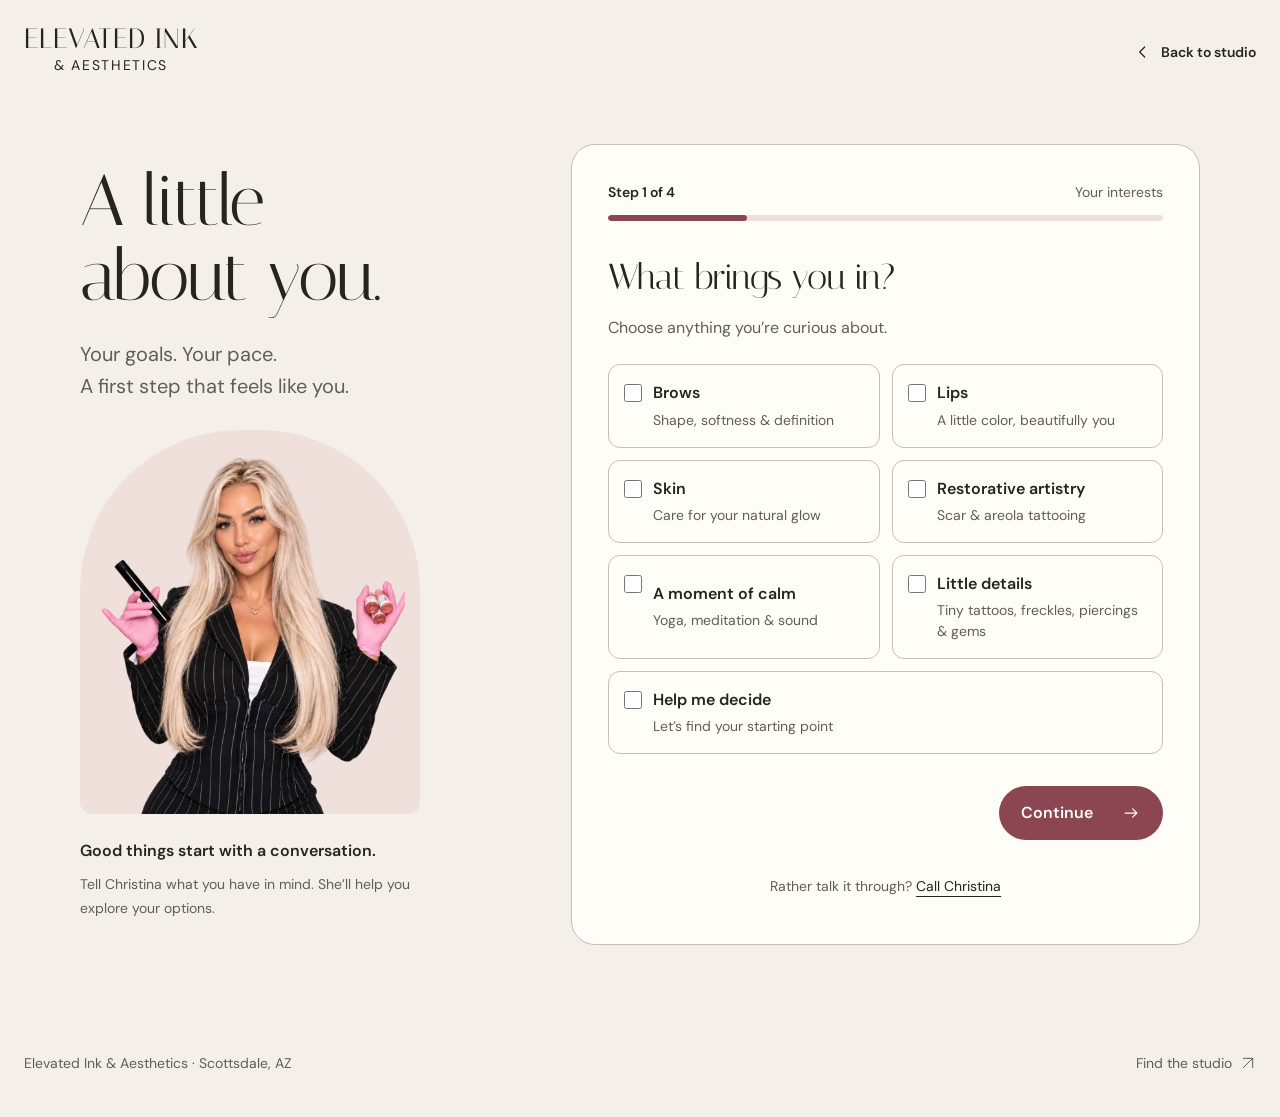
==== new-client.html @ b60e9945 "Remove pending notices and unfinished credential entries from the footer" ====
<!doctype html>
<html lang="en">
<head>
  <meta charset="utf-8">
  <meta name="viewport" content="width=device-width, initial-scale=1, viewport-fit=cover">
  <meta name="theme-color" content="#f4f0e9">
  <meta name="description" content="Share your treatment interests, beauty goals and contact preferences with Christina at Elevated Ink &amp; Aesthetics in Scottsdale.">
  <title>New Client Form | Elevated Ink &amp; Aesthetics Scottsdale</title>
  <link rel="canonical" href="https://tina-lac.vercel.app/new-client.html">
  <meta property="og:type" content="website">
  <meta property="og:locale" content="en_US">
  <meta property="og:site_name" content="Elevated Ink &amp; Aesthetics">
  <meta property="og:title" content="New Client Form | Elevated Ink &amp; Aesthetics Scottsdale">
  <meta property="og:description" content="Share your treatment interests, beauty goals and contact preferences with Christina at Elevated Ink &amp; Aesthetics in Scottsdale.">
  <meta property="og:url" content="https://tina-lac.vercel.app/new-client.html">
  <meta property="og:image" content="https://tina-lac.vercel.app/assets/og-elevated-ink.jpg">
  <meta property="og:image:secure_url" content="https://tina-lac.vercel.app/assets/og-elevated-ink.jpg">
  <meta property="og:image:type" content="image/jpeg">
  <meta property="og:image:width" content="1280">
  <meta property="og:image:height" content="672">
  <meta property="og:image:alt" content="Elevated Ink &amp; Aesthetics: Beauty, with you in mind. Christina with her permanent makeup tools, Google reviews and consultation invitation.">
  <meta name="twitter:card" content="summary_large_image">
  <meta name="twitter:title" content="New Client Form | Elevated Ink &amp; Aesthetics Scottsdale">
  <meta name="twitter:description" content="Share your treatment interests, beauty goals and contact preferences with Christina at Elevated Ink &amp; Aesthetics in Scottsdale.">
  <meta name="twitter:image" content="https://tina-lac.vercel.app/assets/og-elevated-ink.jpg">
  <meta name="twitter:image:alt" content="Elevated Ink &amp; Aesthetics brand banner with Christina and Beauty, with you in mind.">
  <link rel="preload" href="assets/fonts/italiana.woff" as="font" type="font/woff" crossorigin>
  <link rel="preload" href="assets/fonts/dm-sans-regular.woff" as="font" type="font/woff" crossorigin>
  <link rel="icon" href="assets/favicon.svg" type="image/svg+xml">
  <link rel="stylesheet" href="styles.css?v=20261020-footer-cleanup">
  <link rel="stylesheet" href="intake.css?v=1">
  <script src="new-client.js?v=2" defer></script>
</head>
<body class="intake-page">
<a class="skip" href="#intake-main">Skip to form</a>
<header class="header frame intake-header"><a class="wordmark" href="./" aria-label="Elevated Ink and Aesthetics home">ELEVATED INK<span>& AESTHETICS</span></a><a class="header-contact" href="./"><svg class="icon" viewBox="0 0 24 24" aria-hidden="true"><path d="m14 6-6 6 6 6"/></svg>Back to studio</a></header>
<main class="intake-layout frame" id="intake-main">
  <aside class="intake-welcome" aria-label="A personal welcome">
    <h1>A little<br> about you.</h1>
    <p>Your goals. Your pace.<br> A first step that feels like you.</p>
    <picture><source type="image/webp" srcset="assets/christina-480.webp 480w, assets/christina-960.webp 960w" sizes="(max-width: 760px) 100px, 340px"><img src="assets/christina-cutout.png" alt="Christina, your artist at Elevated Ink" width="1165" height="1350" decoding="async"></picture>
    <div class="intake-welcome-note"><strong>Good things start with a conversation.</strong><span>Tell Christina what you have in mind. She’ll help you explore your options.</span></div>
  </aside>
  <section class="intake-shell" aria-label="New client form">
    <div class="intake-progress-meta"><span id="intake-step-count">Step 1 of 4</span><span id="intake-step-name">Your interests</span></div>
    <div class="intake-progress" role="progressbar" aria-label="Form progress" aria-valuemin="1" aria-valuemax="4" aria-valuenow="1" aria-valuetext="Step 1 of 4: Your interests"><span class="intake-progress-fill"></span></div>
    <form id="new-client-form" novalidate>
      <fieldset class="intake-panel" data-panel="0">
        <legend>What brings you in?</legend>
        <p class="intake-prompt">Choose anything you’re curious about.</p>
        <div class="intake-choices interests">
          <label class="intake-choice"><input type="checkbox" name="interest" value="Brows"><span><strong>Brows</strong><small>Shape, softness & definition</small></span></label>
          <label class="intake-choice"><input type="checkbox" name="interest" value="Lips"><span><strong>Lips</strong><small>A little color, beautifully you</small></span></label>
          <label class="intake-choice"><input type="checkbox" name="interest" value="Skin care"><span><strong>Skin</strong><small>Care for your natural glow</small></span></label>
          <label class="intake-choice"><input type="checkbox" name="interest" value="Restorative tattooing"><span><strong>Restorative artistry</strong><small>Scar & areola tattooing</small></span></label>
          <label class="intake-choice"><input type="checkbox" name="interest" value="Yoga, meditation or sound healing"><span><strong>A moment of calm</strong><small>Yoga, meditation & sound</small></span></label>
          <label class="intake-choice"><input type="checkbox" name="interest" value="Tiny tattoos, freckles, piercings or tooth gems"><span><strong>Little details</strong><small>Tiny tattoos, freckles, piercings & gems</small></span></label>
          <label class="intake-choice"><input type="checkbox" name="interest" value="Still exploring"><span><strong>Help me decide</strong><small>Let’s find your starting point</small></span></label>
        </div>
      </fieldset>
      <fieldset class="intake-panel" data-panel="1">
        <legend>What would feel like you?</legend>
        <p class="intake-prompt">Pick the goals that matter most.</p>
        <div class="intake-choices goal-choices">
          <label class="intake-choice"><input type="checkbox" name="goal" value="Soft and natural"><span>Soft & natural</span></label>
          <label class="intake-choice"><input type="checkbox" name="goal" value="More definition"><span>More definition</span></label>
          <label class="intake-choice"><input type="checkbox" name="goal" value="Simpler mornings"><span>Simpler mornings</span></label>
          <label class="intake-choice"><input type="checkbox" name="goal" value="Renewed confidence"><span>Renewed confidence</span></label>
          <label class="intake-choice"><input type="checkbox" name="goal" value="Time for myself"><span>Time for myself</span></label>
          <label class="intake-choice"><input type="checkbox" name="goal" value="Guidance from Christina"><span>A little guidance</span></label>
        </div>
        <label class="intake-field" for="client-timing"><span>When are you thinking?</span><select id="client-timing" name="timing"><option>Just exploring</option><option>This month</option><option>In the next 1–3 months</option><option>For an upcoming occasion</option></select></label>
        <label class="intake-field" for="client-notes"><span>Your vision <small>Optional</small></span><textarea id="client-notes" name="notes" rows="3" maxlength="400" placeholder="A look you love, a detail you’d like to change, or a question for Christina…"></textarea></label>
      </fieldset>
      <fieldset class="intake-panel" data-panel="2">
        <legend>Let’s make it personal.</legend>
        <p class="intake-prompt">How should Christina get back to you?</p>
        <label class="intake-field" for="client-name"><span>Your name</span><input id="client-name" name="name" autocomplete="name" maxlength="80" required placeholder="First and last name"></label>
        <label class="intake-field" for="client-phone"><span>Phone number</span><input id="client-phone" name="phone" type="tel" inputmode="tel" autocomplete="tel" maxlength="30" required placeholder="(602) 555-0123"></label>
        <div class="intake-field-pair">
          <label class="intake-field" for="client-reply"><span>Preferred reply</span><select id="client-reply" name="reply"><option>Text me</option><option>WhatsApp</option><option>Call me</option></select></label>
          <label class="intake-field" for="client-referral"><span>How did you find us? <small>Optional</small></span><select id="client-referral" name="referral"><option value="">Choose one</option><option>Google</option><option>Instagram</option><option>Facebook</option><option>A friend</option><option>Other</option></select></label>
        </div>
        <label class="intake-optin"><input type="checkbox" name="updates"><span>I’d like occasional studio news and offers.<small>Optional. You can inquire without opting in.</small></span></label>
      </fieldset>
      <section class="intake-panel intake-review" data-panel="3" aria-labelledby="intake-review-title" hidden>
        <h2 id="intake-review-title">Your next chapter starts here.</h2>
        <p class="intake-prompt">Here’s your note to Christina. Make it yours before sending.</p>
        <dl id="intake-summary"></dl>
        <p class="intake-delivery-note">Your answers open as a draft in your messaging app. Review and send it there to reach Christina.</p>
        <a class="intake-primary intake-send" id="intake-send" href="sms:+16027063400?body=Hey%20Christina%2C%20I%20need%20to%20know%20more%20about%20your%20services%2C%20girl%21">Open text draft <svg class="icon" viewBox="0 0 24 24" aria-hidden="true"><path d="m5 19 14-14M5 5h14v14"/></svg></a>
        <button class="intake-copy" type="button" id="intake-copy">Copy my request instead</button>
        <p class="intake-handoff" id="intake-handoff" role="status"></p>
      </section>
      <p class="intake-error" id="intake-error" role="alert" hidden></p>
      <div class="intake-navigation" hidden><button type="button" class="intake-back" id="intake-back">Back</button><button type="button" class="intake-primary" id="intake-next">Continue <svg class="icon" viewBox="0 0 24 24" aria-hidden="true"><path d="M5 12h14m-5-5 5 5-5 5"/></svg></button></div>
      <noscript><p class="intake-delivery-note">For guided steps, enable JavaScript. You can also <a href="sms:+16027063400?body=Hey%20Christina%2C%20I%20need%20to%20know%20more%20about%20your%20services%2C%20girl%21">text Christina directly</a> about your goals.</p></noscript>
    </form>
    <p class="intake-help">Rather talk it through? <a href="tel:+16027063400">Call Christina</a></p>
  </section>
</main>
<footer class="intake-page-footer frame"><span>Elevated Ink & Aesthetics · Scottsdale, AZ</span><a href="./#location">Find the studio <svg class="icon" viewBox="0 0 24 24" aria-hidden="true"><path d="m5 19 14-14M5 5h14v14"/></svg></a></footer>
</body>
</html>
---- styles.css ----
@font-face{font-family:"DM Sans";font-style:normal;font-weight:400;font-display:swap;src:url("assets/fonts/dm-sans-regular.woff") format("woff")}
@font-face{font-family:"DM Sans";font-style:normal;font-weight:600;font-display:swap;src:url("assets/fonts/dm-sans-semibold.woff") format("woff")}
@font-face{font-family:Italiana;font-style:normal;font-weight:400;font-display:swap;src:url("assets/fonts/italiana.woff") format("woff")}
/* A compact service grid, with an enhanced category selector. */
.treatment-menu{margin-top:32px}
.treatment-filters{display:grid;grid-template-columns:repeat(6,minmax(0,1fr));gap:8px;padding:8px;background:var(--field);border-radius:12px}
.treatment-filters[hidden]{display:none}
.treatment-filters button{min-width:0;min-height:48px;padding:10px 12px;border:0;border-radius:7px;background:transparent;color:var(--ink);font:400 var(--small)/1.4 var(--font);cursor:pointer;transition:background-color 180ms ease,color 180ms ease}
.treatment-filters button:hover{background:#ddd6c8}
.treatment-filters button[aria-pressed="true"]{background:var(--ink);color:var(--paper)}
.treatment-filters button:focus-visible{outline:3px solid var(--brass);outline-offset:2px}
.menu-meta{display:flex;align-items:center;justify-content:space-between;gap:16px;padding:24px 0 16px;color:var(--muted);font-size:var(--small)}
.menu-meta #treatment-count{color:var(--ink);font-weight:600;font-variant-numeric:tabular-nums}
.treatment-collections{display:grid;gap:40px}
.treatment-collection{min-width:0;scroll-margin-block-start:24px}
.treatment-collection[hidden]{display:none}
.treatment-category-heading{display:flex;align-items:center;justify-content:space-between;gap:20px;margin-bottom:20px}
.treatment-category-heading h3{margin:0;font:400 30px/1.2 var(--display);letter-spacing:-.02em;text-wrap:balance}
.treatment-category-heading>span{flex-shrink:0;font-size:var(--small);color:var(--muted)}
.treatment-grid{display:grid;grid-template-columns:repeat(4,minmax(0,1fr));gap:10px;list-style:none;margin:0;padding:0}
.treatment-card{display:flex;flex-direction:column;align-items:flex-start;gap:12px;min-width:0;min-height:110px;padding:18px;background:var(--field);border-radius:8px;font-size:15px;line-height:1.45}
.treatment-name-short{display:none}
.treatment-icon{display:block;width:26px;height:26px;flex-shrink:0;fill:none;stroke:var(--brass);stroke-width:1.35;stroke-linecap:round;stroke-linejoin:round}
.visually-hidden{position:absolute;width:1px;height:1px;padding:0;margin:-1px;overflow:hidden;clip-path:inset(50%);white-space:nowrap;border:0}
@media(max-width:700px){
 .treatment-menu{margin-top:24px}
 .treatment-filters{grid-template-columns:repeat(3,minmax(0,1fr));gap:4px;padding:6px}
 .treatment-filters button{min-height:46px;padding:8px 5px;font-size:14px}
 .menu-meta{padding-top:20px;font-size:14px}
 .treatment-collections{gap:26px}
 .treatment-category-heading{gap:12px;margin-bottom:16px}
 .treatment-category-heading h3{font-size:25px;max-width:18ch;text-wrap:pretty}
 .treatment-category-heading>span{font-size:13px}
 .treatment-grid{grid-template-columns:repeat(4,minmax(0,1fr));gap:6px}
 .treatment-card{min-height:100px;gap:10px;padding:14px 7px;font-size:12.5px;line-height:1.35;border-radius:6px}
 .treatment-name-short{display:block;overflow-wrap:anywhere}
 .treatment-name-full{position:absolute;width:1px;height:1px;padding:0;margin:-1px;overflow:hidden;clip-path:inset(50%);white-space:nowrap;border:0}
 .treatment-icon{width:24px;height:24px}
}
@media(prefers-reduced-motion:reduce){.treatment-filters button{transition:none}}
:root{--paper:#f4f0e9;--ink:#25251f;--muted:#5f6054;--brass:#805e2c;--field:#e9e4da;--dark:#282a23;--light-note:#d5d5c9;--font:"DM Sans",sans-serif;--display:Italiana,serif;--small:.875rem;--body:1rem;--lead:1.25rem;--heading:clamp(2.25rem,4vw,3.5rem);--title:clamp(3.5rem,6.2vw,6rem);--ease:cubic-bezier(.16,1,.3,1);--dock-space:100px}
*{box-sizing:border-box}html{scroll-behavior:smooth;scroll-padding:24px 0 120px;scrollbar-color:#93846f var(--paper)}body{margin:0;background:var(--paper);color:var(--ink);font:400 var(--body)/1.6 var(--font);padding-bottom:var(--dock-space);-webkit-font-smoothing:antialiased}::selection{background:#d6c3a5;color:var(--ink)}a{color:inherit;text-decoration:none;touch-action:manipulation}button,summary{touch-action:manipulation}a:focus-visible,summary:focus-visible{outline:3px solid var(--brass);outline-offset:5px}a,summary{scroll-margin-block:100px}img,svg{max-width:100%}p{margin:0;text-wrap:pretty}h1,h2{margin:0;font-family:var(--display);font-weight:400;line-height:1.05;letter-spacing:-.025em;text-wrap:balance}h1{font-size:var(--title)}h2{font-size:var(--heading)}.frame{width:min(100% - 48px,1280px);margin-inline:auto}.skip{position:fixed;left:16px;top:16px;z-index:30;padding:14px 18px;background:var(--ink);color:var(--paper)}.skip:not(:focus){clip-path:inset(50%);width:1px;height:1px;padding:0;overflow:hidden;white-space:nowrap}.header{display:flex;align-items:center;justify-content:space-between;gap:24px;min-height:96px}.wordmark{display:inline-flex;flex-direction:column;align-items:center;justify-content:center;min-height:48px;font:400 28px/1 var(--display);letter-spacing:.015em;white-space:nowrap}.wordmark span{font:400 var(--small)/1.8 var(--font);letter-spacing:.12em}nav{display:flex;align-items:center;gap:32px;font-size:var(--small)}nav a{display:inline-flex;align-items:center;min-height:48px}.header-contact{display:flex;align-items:center;justify-content:center;gap:18px;min-height:48px;font-size:var(--small);font-weight:600}.icon,.plus{display:inline-block;width:20px;height:20px;flex-shrink:0;fill:none;stroke:currentColor;stroke-width:1.5;stroke-linecap:round;stroke-linejoin:round;vertical-align:middle}.hero{display:grid;grid-template-columns:1.05fr 1fr;align-items:center;gap:36px;padding-top:48px;padding-bottom:48px}.hero-copy{padding-block:24px}.lead{font-size:var(--lead);line-height:1.5;margin-top:28px;max-width:33ch}.review-pill{display:inline-flex;align-items:center;gap:9px;min-height:48px;max-width:100%;background:#fffdf8;border-radius:32px;padding:10px 16px;font-size:var(--small);margin-top:28px;color:var(--ink)}.review-pill strong{font-weight:600}.google-mark{width:20px;height:20px;flex-shrink:0}.stars{width:72px;height:16px;fill:var(--brass);flex-shrink:0}.review-pill .icon{width:16px;height:16px;margin-left:2px}.hero-actions{display:flex;align-items:center;gap:24px;flex-wrap:wrap;margin-top:28px}.button{display:inline-flex;align-items:center;justify-content:space-between;gap:32px;min-height:56px;padding:16px 24px;background:var(--ink);color:var(--paper);font-size:var(--body);font-weight:600;transition:transform .25s var(--ease),background .25s var(--ease)}.button:hover,.dock-text:hover{background:#414335}.button:active,.contact-dock a:active{transform:translateY(1px)}.text-link{display:inline-flex;align-items:center;gap:16px;min-height:48px;font-size:var(--body);text-decoration:underline;text-underline-offset:6px;text-decoration-color:var(--brass);text-decoration-thickness:1px}.portrait{padding-top:20px;align-self:end;min-width:0}.portrait picture,.portrait img{display:block}.portrait img{width:100%;height:auto;max-height:640px;object-fit:contain;object-position:center bottom}.work{background:var(--dark);color:var(--paper);padding:72px 24px}.work .frame,.contact .frame{width:min(100%,1280px)}.work-layout{display:grid;grid-template-columns:.7fr 1.3fr;gap:40px 56px;align-items:start}.work-copy{position:static}.work-copy p{max-width:27ch;margin-top:24px;font-size:var(--lead);color:var(--light-note)}.work-copy .text-link{margin-top:24px;text-decoration-color:var(--light-note)}.gallery{display:grid;grid-template-columns:1fr 1fr;gap:28px 20px}figure{margin:0;min-width:0}.crop{width:100%;aspect-ratio:var(--w)/var(--h);overflow:hidden;position:relative;background:#35372e}.crop img{position:absolute;width:calc(589 / var(--w) * 100%);height:auto;max-width:none;left:calc(0px - var(--x) / var(--w) * 100%);top:calc(0px - var(--y) / var(--h) * 100%)}figcaption{font-size:var(--small);padding-top:12px;color:var(--light-note)}.work-note{grid-column:2;font-size:var(--small);color:var(--light-note)}.treatments{padding-block:80px}.section-intro{display:flex;gap:32px;align-items:end;justify-content:space-between;margin-bottom:36px}.section-intro p{max-width:28ch;color:var(--muted)}.service-list{display:grid;gap:10px}details{background:var(--field);padding:12px 24px}summary{display:flex;gap:20px;align-items:center;justify-content:space-between;list-style:none;cursor:pointer;min-height:54px;font-size:var(--lead);font-weight:600;padding:12px 0}summary::-webkit-details-marker{display:none}.plus{width:22px;height:22px;color:var(--brass);transition:transform .3s var(--ease)}details[open] .plus{transform:rotate(45deg)}.services{list-style:none;margin:0;padding:0 0 20px;display:grid;grid-template-columns:1fr 1fr;gap:4px 30px}.services a{display:flex;align-items:center;justify-content:space-between;gap:20px;min-height:48px;padding:10px 0;font-size:var(--body)}.services a .icon{width:16px;height:16px;color:var(--brass)}.service-help{margin-top:24px;color:var(--muted)}.service-help a{margin-left:6px;color:var(--ink)}.contact{background:var(--field);padding:64px 24px}.contact-layout{display:grid;grid-template-columns:1fr 1fr;gap:72px;align-items:center}.contact h2+p{max-width:39ch;margin-top:24px;font-size:var(--lead)}.contact-actions{display:flex;align-items:flex-start;flex-direction:column;gap:16px}.phone-link{display:inline-flex;align-items:center;min-height:48px;font-size:var(--lead);text-decoration:underline;text-underline-offset:6px;text-decoration-color:var(--brass)}.contact-actions p{max-width:33ch;color:var(--muted);font-size:var(--small)}.footer{display:flex;align-items:center;justify-content:space-between;gap:28px;flex-wrap:wrap;padding-block:36px}.footer p{width:100%;font-size:var(--small);color:var(--muted)}.contact-dock{position:fixed;z-index:20;right:max(24px,calc((100vw - 1280px)/2));bottom:max(16px,env(safe-area-inset-bottom));display:flex;gap:6px;padding:6px;background:var(--paper);border-radius:40px;box-shadow:0 8px 28px #25251f26;transition:opacity .22s var(--ease),transform .22s var(--ease)}.contact-dock>a{display:flex;align-items:center;justify-content:center;gap:10px;min-height:52px;padding:12px 24px;border-radius:32px;font-size:var(--body)}.dock-call{background:var(--field);color:var(--ink)}.dock-call:hover{background:#ddd5c8}.dock-text{background:var(--ink);color:var(--paper)}.contact-dock[hidden]{display:none}
@media(max-width:1000px){.header nav{gap:20px}.hero{gap:24px;padding-top:32px}.hero-actions{gap:12px}.work-layout{grid-template-columns:.8fr 1.2fr;gap:32px}.work-copy p{font-size:var(--body)}.work-copy .text-link{align-items:flex-start}.contact-layout{gap:36px}.section-intro{align-items:start;flex-direction:column;gap:20px}.section-intro p{max-width:none}}
@media(max-width:700px){:root{--title:clamp(3.1rem,13vw,4rem);--heading:2.25rem}.header{min-height:88px;gap:12px}.header nav{display:none}.wordmark{font-size:25px}.wordmark span{font-size:var(--small);letter-spacing:.07em}.header-contact{gap:8px}.hero{display:flex;flex-direction:column;gap:16px;padding-top:24px;padding-bottom:0}.hero-copy{width:100%;padding:0}.lead{font-size:var(--body);max-width:34ch;margin-top:20px}.review-pill{margin-top:20px;padding:10px 12px;gap:8px;min-height:48px}.stars{width:64px}.review-pill .icon{display:none}.hero-actions{gap:16px;margin-top:20px}.hero-actions .button{padding-inline:20px;gap:22px}.hero-actions .text-link{font-size:var(--small)}.portrait{width:100%;padding-top:16px}.portrait img{height:auto;max-height:360px;object-fit:contain}.work{padding:48px 24px}.work-layout{display:block}.work-copy{position:static}.work-copy h2 br{display:none}.work-copy p{max-width:30ch;margin-top:20px}.work-copy .text-link{margin-top:12px}.gallery{margin-top:28px;gap:24px 12px}.work-note{margin-top:24px}.treatments{padding-block:48px}.section-intro{gap:16px;margin-bottom:28px}.section-intro p{max-width:28ch}details{padding:12px 16px}summary{min-height:52px;font-size:var(--lead);gap:16px}.services{grid-template-columns:1fr;padding-bottom:16px;gap:4px}.services a{gap:14px}.service-help{font-size:var(--body);max-width:30ch}.service-help a{margin-left:0}.contact{padding:48px 24px}.contact-layout{grid-template-columns:1fr;gap:28px}.contact h2+p{font-size:var(--body);max-width:34ch;margin-top:20px}.contact-actions{gap:16px}.contact-actions .button{width:100%;max-width:350px}.contact-actions p{max-width:34ch}.footer{padding-block:36px;gap:24px}.footer nav{gap:16px;flex-wrap:wrap}.footer nav a{min-height:48px}.contact-dock{left:24px;right:24px;bottom:max(12px,env(safe-area-inset-bottom))}.contact-dock>a{flex:1;padding:14px 12px;font-size:var(--body)}.contact-dock .icon{width:18px;height:18px}}
@media(max-width:359px){.frame{width:calc(100% - 40px)}.work,.contact{padding-inline:20px}.contact-dock{left:16px;right:16px}.wordmark{font-size:22px}.header-contact{font-size:var(--small)}.hero-actions{gap:12px}.hero-actions .button{gap:12px;padding-inline:16px}.hero-actions .text-link{font-size:var(--small)}.review-pill{gap:6px;padding-inline:10px}.stars{width:56px}.portrait img{max-height:330px}.contact-dock>a{gap:8px}.footer nav{gap:12px}}
@media(prefers-reduced-motion:reduce){html{scroll-behavior:auto}.button,.plus,.contact-dock{transition:none}}
/* Treatment labels arrive once when the portrait enters the viewport. */
.portrait{position:relative}.portrait-bubbles{position:absolute;inset:0;pointer-events:none}.treatment-bubble{position:absolute;display:block;padding:12px 18px;background:#fffdf8;border-radius:32px;color:var(--ink);font-size:var(--small);line-height:1.4;white-space:nowrap}.bubble-brows{left:-12px;top:40%}.bubble-restore{right:-8px;top:66%}.bubble-skin{left:4%;bottom:8%}
.messaging-peel{position:relative;isolation:isolate;width:280px;max-width:100%;height:58px;overflow:hidden;background:var(--field);perspective:none}.messaging-tray{position:absolute;inset:0;display:flex;align-items:center;justify-content:space-evenly;padding:4px 6px 4px 62px;gap:4px}.channel-link{display:flex;align-items:center;justify-content:center;min-width:44px;min-height:48px;border-radius:8px}.channel-link:hover{background:#ded6c9}.channel-icon{display:block;width:32px;height:32px;flex-shrink:0}.peel-face{position:absolute;inset:0;width:100%;height:100%;padding-right:58px;transform-origin:left center;transition:transform 300ms var(--ease),box-shadow 300ms var(--ease);z-index:2}.peel-face span{white-space:nowrap;transition:opacity 180ms ease}.peel-toggle{position:absolute;right:0;top:0;width:50px;min-height:58px;z-index:3;border:0;background:transparent;color:var(--paper);cursor:pointer;display:flex;align-items:center;justify-content:center}.peel-toggle:focus-visible{outline:3px solid var(--brass);outline-offset:-5px}.messaging-peel.is-open .peel-face{transform:translateX(-78%);box-shadow:6px 0 12px #25251f25;pointer-events:none}.messaging-peel.is-open .peel-face span{opacity:0}.messaging-peel.is-open .peel-toggle{left:0;right:auto;color:var(--ink);background:var(--paper)}.messaging-peel.is-open .peel-toggle .icon{transform:rotate(180deg)}.channel-link[hidden],.footer-socials a[hidden]{display:none}.hero-actions>.messaging-peel{flex-shrink:0}.contact-layout{grid-template-columns:1fr 1fr;align-items:center;gap:56px}.studio-portrait picture,.studio-portrait img{display:block;width:100%;height:auto}.studio-portrait figcaption{color:var(--muted);font-size:var(--small);padding-top:12px}.artist-contact-copy .contact-actions{margin-top:28px}.artist-contact-copy h2+p,.artist-contact-copy>div>p{max-width:36ch}.footer-socials{display:flex;gap:20px;align-items:center;flex-wrap:wrap;width:100%}.footer-socials a{display:inline-flex;align-items:center;gap:10px;min-height:48px;font-size:var(--small)}.location{display:grid;grid-template-columns:.8fr 1.2fr;align-items:center;gap:56px;padding-block:64px}.location address{font:normal var(--body)/1.7 var(--font);margin-top:24px;color:var(--muted)}.location .text-link{margin-top:16px}.map-box{height:330px;background:var(--field);overflow:hidden}.map-box iframe{display:block;width:100%;height:100%;border:0}.footer{padding-top:24px}
@media(max-width:1000px){.bubble-brows{left:0;top:42%}.bubble-restore{right:0;top:72%}.treatment-bubble{padding:10px 14px}.contact-layout{gap:32px}.location{gap:32px;grid-template-columns:1fr 1fr}}
@media(max-width:700px){.bubble-brows{left:0;top:32%}.bubble-restore{right:0;top:61%}.bubble-skin{left:0;bottom:16%}.treatment-bubble{font-size:var(--small);padding:10px 14px}.hero-actions{align-items:center}.hero-actions>.messaging-peel{width:100%}.hero-actions>.text-link{min-height:44px}.contact-layout{grid-template-columns:1fr;gap:32px}.studio-portrait{order:0}.artist-contact-copy{order:1}.studio-portrait img{object-fit:contain}.location{grid-template-columns:1fr;padding-block:48px;gap:28px}.map-box{height:300px}.footer-socials{gap:16px}.footer-socials a{gap:8px}.footer-socials .channel-icon{width:28px;height:28px}}
@media(prefers-reduced-motion:reduce){.peel-face,.peel-face span{transition:none}.messaging-peel.is-open .peel-face{transform:translateX(-78%);box-shadow:none}}

.contact-dock>.dock-call{flex:0 0 auto;padding:12px 18px}.contact-dock>.messaging-peel{flex:1 1 248px;width:248px;min-width:0;height:56px;border-radius:28px}.contact-dock .peel-face{border-radius:28px;font-size:var(--body);padding:12px 50px 12px 20px}.contact-dock .peel-toggle{min-height:56px}.contact-dock .messaging-tray{padding-left:50px}.contact-dock .channel-link{min-width:44px;min-height:48px;padding:0}.contact-dock .channel-icon{width:30px;height:30px}.peel-toggle{display:none}.messaging-peel.is-ready .peel-toggle{display:flex}
@media(max-width:700px){.contact-dock>.dock-call{padding-inline:16px}.contact-dock>.messaging-peel{width:auto;flex:1}.contact-dock:has(.messaging-peel.is-open)>.dock-call{display:none}.contact-dock .messaging-peel.is-open{flex:1 1 100%}.contact-dock .messaging-tray{padding-left:56px}}

/* Quiet footer evidence, using the confirmed studio details. */
.studio-details{display:grid;grid-template-columns:1.2fr 1.2fr 1fr;gap:32px;padding-block:36px;border-top:1px solid #c6beaf}.studio-details>a,.studio-details>p{display:flex;flex-direction:column;justify-content:center;gap:6px;min-height:60px}.studio-details strong{font-size:var(--body);font-weight:600}.studio-details span{font-size:var(--small);color:var(--muted)}.footer-review span{display:flex;gap:10px;align-items:center}.footer-review .icon{width:16px;height:16px}.studio-details a:hover strong{text-decoration:underline;text-underline-offset:5px}.hero-actions>.button{min-width:238px}
@media(max-width:700px){.studio-details{grid-template-columns:1fr;gap:20px;padding-block:28px}.hero-actions>.button{width:100%}}

.peek-signals{position:absolute;right:6px;top:0;height:100%;display:flex;align-items:center;gap:4px;pointer-events:none}.peek-signals .channel-icon{width:20px;height:20px}.messaging-peel.is-open .peek-signals{visibility:hidden}.studio-details{grid-template-columns:repeat(4,minmax(0,1fr))}.professional-credentials span{max-width:26ch}
@media(max-width:1000px){.studio-details{grid-template-columns:1fr 1fr}}
@media(max-width:700px){.studio-details{grid-template-columns:1fr}}

/* Business-specific map, framed in the site's ivory, ink and brass palette. */
.map-box{height:auto;border:1px solid #c6beaf;border-radius:16px;background:var(--field)}.map-heading{display:flex;align-items:center;gap:12px;min-height:76px;padding:12px 20px;background:var(--paper)}.map-heading .map-pin{color:var(--brass);width:24px;height:24px}.map-heading strong{font-size:var(--body);font-weight:600;line-height:1.4}.map-heading>a{display:inline-flex;align-items:center;justify-content:center;gap:8px;min-width:44px;min-height:44px;margin-left:auto;font-size:var(--small);white-space:nowrap}.map-heading>a:hover{text-decoration:underline;text-underline-offset:5px}.map-heading>a .icon{width:16px;height:16px}.map-box iframe{height:350px}.footer-review-heading{display:flex;align-items:center;gap:10px}.footer-review-heading .google-mark{width:18px;height:18px;flex-shrink:0}.footer-review>span{margin-left:28px}
@media(max-width:700px){.map-heading{gap:10px;min-height:72px;padding:12px 14px}.map-heading strong{max-width:17ch}.map-box iframe{height:320px}.map-heading .map-pin{width:20px;height:20px}.map-heading>a{gap:6px}.map-heading>a .icon{width:14px;height:14px}}
@media(max-width:359px){.map-heading{gap:8px;padding-inline:12px}.map-heading>a{font-size:var(--small)}.map-heading strong{max-width:13ch}}

/* Slower edge reveal, with breathing room between the social marks. */
.peek-signals{right:12px;gap:12px}.peek-signals .channel-icon{width:22px;height:22px}.contact-dock .messaging-tray{padding:4px 12px 4px 60px;gap:8px;justify-content:space-between}.contact-dock .peel-face{overflow:hidden}.cta-shine{position:absolute;top:-30%;bottom:-30%;left:-45%;width:35%;background:linear-gradient(90deg,transparent,#ffffff3d,transparent);transform:translateX(-150%) skewX(-22deg);opacity:0;pointer-events:none}.credentials{padding-block:48px}.credentials h2{font-size:clamp(2rem,3vw,3rem)}.credentials-note{font-size:var(--small);color:var(--muted);margin-top:16px;max-width:60ch}.credential-badges{list-style:none;margin:32px 0 0;padding:0;display:grid;grid-template-columns:repeat(2,minmax(0,1fr));gap:32px 40px}.credential-badges li{display:flex;align-items:flex-start;gap:16px;min-width:0}.credential-icon{box-sizing:content-box;display:block;flex-shrink:0;width:26px;height:26px;padding:14px;border:1px solid #c6beaf;border-radius:50%;color:var(--brass);fill:none;stroke:currentColor;stroke-width:1.4;stroke-linecap:round;stroke-linejoin:round}.credential-badges strong{display:block;font-size:var(--body);font-weight:600;line-height:1.5;padding-top:5px}.credential-badges span{display:block;font-size:var(--small);line-height:1.6;color:var(--muted);margin-top:4px;overflow-wrap:anywhere}.studio-details{grid-template-columns:repeat(3,minmax(0,1fr))}
@media(max-width:700px){.credentials{padding-block:36px}.credential-badges{grid-template-columns:1fr 1fr;gap:28px 20px;margin-top:28px}.credential-badges li{flex-direction:column;gap:10px}.credential-icon{padding:11px;width:24px;height:24px}.credential-badges strong{padding-top:0}.studio-details{grid-template-columns:1fr}.contact-dock>.dock-call{padding-inline:12px;gap:8px}}
@media(max-width:359px){.peek-signals .channel-icon:first-child{display:none}.credential-badges{gap:24px 16px}}

.peek-signals{right:0;padding-left:10px;padding-right:12px;background:var(--field)}

.footer-intake{display:flex;align-items:center;justify-content:space-between;gap:16px;width:100%;padding:16px 20px;background:#ecdfda;border-radius:12px}.intake-link-group{position:relative;display:flex;align-items:center;gap:8px}.footer-intake-link{display:inline-flex;align-items:center;gap:16px;min-height:48px;font-weight:600;font-size:var(--body)}.footer-intake-link:hover{text-decoration:underline;text-underline-offset:6px}.intake-info{display:inline-flex;align-items:center;justify-content:center;min-width:44px;min-height:44px;padding:8px;background:none;border:0;color:var(--muted);cursor:pointer}.intake-info:focus-visible{outline:3px solid var(--brass);outline-offset:2px}.intake-info .icon{width:18px;height:18px}.footer-intake>span{font-size:var(--small);color:var(--muted)}.intake-tooltip{position:absolute;z-index:25;left:0;bottom:calc(100% + 12px);width:min(300px,calc(100vw - 72px));padding:16px;background:var(--ink);color:var(--paper);font-size:var(--small);font-weight:400;line-height:1.6;border-radius:10px;box-shadow:0 8px 24px #25251f26}.intake-tooltip[hidden]{display:none}@media(max-width:700px){.footer-intake{align-items:flex-start;flex-direction:column;gap:4px;padding:12px 16px}.intake-tooltip{width:min(280px,calc(100vw - 80px))}}

/* Four equal social links, including the iPhone 7's 375px viewport. */
.footer-socials{display:grid;grid-template-columns:repeat(4,minmax(0,1fr));gap:12px;max-width:640px}.footer-socials a{display:flex;align-items:center;justify-content:center;gap:8px;min-width:0;white-space:nowrap}
@media(max-width:700px){.footer-socials{width:100%;max-width:none;gap:4px}.footer-socials a{flex-direction:column;gap:8px;padding:8px 0;min-height:76px;font-size:14px;line-height:1.4}.footer-socials .channel-icon{width:28px;height:28px}}
@media(max-width:359px){.footer-socials a{font-size:13px}}

.contact-dock button.peel-face{font-family:var(--font);line-height:1.5;border:0;text-align:left;cursor:pointer}.contact-dock button.peel-face:focus-visible{outline:3px solid var(--brass);outline-offset:-5px}

@media(min-width:701px){.contact-dock>.messaging-peel.is-open{width:288px;flex-basis:288px;min-width:288px}}

.messaging-peel.is-open .peel-face{transform:translateX(-100%);box-shadow:none}.contact-dock .peel-face,.contact-dock .peel-toggle,.contact-dock .channel-link{-webkit-tap-highlight-color:transparent}.contact-dock .channel-link:focus-visible{outline:2px solid var(--brass);outline-offset:-2px}
---- intake.css ----
.intake-page{--rose:#8b4651;--blush:#efe0db;--intake-line:#c8bfb3;padding-bottom:0}.intake-header{min-height:104px}.intake-header .header-contact{gap:8px}.intake-layout{display:grid;grid-template-columns:.8fr 1.2fr;gap:72px;max-width:1120px;padding-block:40px 72px;align-items:start}.intake-welcome{padding-top:20px}.intake-welcome h1{font-size:4.5rem;line-height:1.04}.intake-welcome>p{font-size:var(--lead);line-height:1.6;color:var(--muted);margin-top:24px}.intake-welcome picture{display:block;margin-top:28px;background:var(--blush);border-radius:160px 160px 12px 12px;padding-top:24px;overflow:hidden;max-width:340px}.intake-welcome img{display:block;width:100%;height:360px;object-fit:contain;object-position:center bottom}.intake-welcome-note{display:flex;flex-direction:column;gap:10px;margin-top:24px;max-width:33ch}.intake-welcome-note strong{font-size:var(--body);font-weight:600}.intake-welcome-note span{font-size:var(--small);color:var(--muted);line-height:1.7}.intake-shell{min-width:0;padding:36px;background:#fffdf8;border:1px solid var(--intake-line);border-radius:24px}.intake-progress-meta{display:flex;align-items:center;justify-content:space-between;gap:16px;font-size:var(--small);color:var(--muted)}.intake-progress-meta span:first-child{font-weight:600;color:var(--ink)}.intake-progress{height:6px;background:var(--blush);border-radius:6px;overflow:hidden;margin-top:12px;margin-bottom:36px}.intake-progress-fill{display:block;height:100%;width:25%;background:var(--rose);border-radius:inherit;transition:width 650ms cubic-bezier(.16,1,.3,1)}.intake-panel{border:0;padding:0;margin:0;min-width:0}.intake-panel[hidden],.intake-navigation[hidden],.intake-error[hidden]{display:none}.intake-panel legend,.intake-panel h2{font:400 2.25rem/1.15 var(--display);letter-spacing:-.025em;color:var(--ink);padding:0;max-width:100%}.intake-prompt{font-size:var(--body);color:var(--muted);margin-top:16px;margin-bottom:24px;line-height:1.6}.intake-choices{display:grid;grid-template-columns:1fr 1fr;gap:12px}.intake-choice{position:relative;display:flex;align-items:center;min-width:0;cursor:pointer;min-height:68px}.intake-choice input{position:absolute;left:16px;top:20px;width:18px;height:18px;margin:0;accent-color:var(--rose);cursor:pointer}.intake-choice>span{display:flex;justify-content:center;flex-direction:column;gap:5px;width:100%;height:100%;padding:16px 14px 16px 44px;border:1px solid var(--intake-line);border-radius:12px;background:#fffdf8;font-size:var(--body);line-height:1.45;transition:background .18s,border-color .18s}.intake-choice strong{font-weight:600}.intake-choice small{font-size:var(--small);color:var(--muted);line-height:1.5}.intake-choice:hover>span{border-color:var(--rose)}.intake-choice input:checked+span{background:var(--blush);border-color:var(--rose)}.intake-choice input:focus-visible+span{outline:3px solid var(--rose);outline-offset:3px}.goal-choices .intake-choice{min-height:62px}.goal-choices .intake-choice input{top:22px}.intake-field{display:flex;flex-direction:column;gap:9px;margin-top:24px;min-width:0}.intake-field>span{display:flex;align-items:baseline;flex-wrap:wrap;gap:8px;font-size:var(--body);font-weight:600}.intake-field small{font-size:var(--small);font-weight:400;color:var(--muted)}.intake-field input,.intake-field select,.intake-field textarea{font:400 16px/1.5 var(--font);width:100%;min-width:0;min-height:52px;border:1px solid var(--intake-line);border-radius:10px;padding:12px 14px;color:var(--ink);background:#fffdf8;accent-color:var(--rose)}.intake-field textarea{resize:vertical;min-height:108px}.intake-field input:focus,.intake-field select:focus,.intake-field textarea:focus{outline:2px solid var(--rose);outline-offset:2px;border-color:var(--rose)}.intake-field input[aria-invalid=true]{border-color:#9c2f3e}.intake-field input::placeholder,.intake-field textarea::placeholder{color:#686257;opacity:1}.intake-field-pair{display:grid;grid-template-columns:1fr 1fr;gap:16px}.intake-optin{display:flex;align-items:flex-start;gap:12px;font-size:var(--body);margin-top:28px;cursor:pointer;padding-block:8px}.intake-optin input{accent-color:var(--rose);width:20px;height:20px;flex-shrink:0;margin:3px 0 0}.intake-optin small{display:block;margin-top:6px;font-size:var(--small);color:var(--muted)}.intake-navigation{display:flex;gap:16px;align-items:center;justify-content:space-between;margin-top:32px}.intake-primary{font:600 var(--body)/1.5 var(--font);border:0;display:inline-flex;align-items:center;justify-content:space-between;gap:28px;min-height:54px;padding:15px 22px;border-radius:28px;background:var(--rose);color:#fffdf8;cursor:pointer;text-decoration:none;transition:background .18s}.intake-primary:hover{background:#713642}.intake-primary:active{background:#62303a}.intake-primary:focus-visible,.intake-back:focus-visible,.intake-copy:focus-visible{outline:3px solid var(--rose);outline-offset:4px}.intake-primary:disabled{opacity:.5;cursor:wait}.intake-back,.intake-copy{border:0;background:transparent;font:400 var(--body)/1.5 var(--font);color:var(--ink);min-height:48px;padding:12px 6px;cursor:pointer;text-decoration:underline;text-underline-offset:5px}.intake-back[hidden]{display:none}.intake-navigation:has(.intake-back[hidden]){justify-content:flex-end}.intake-error{font-size:var(--small);color:#9c2f3e;margin-top:20px}.intake-help{margin-top:24px;font-size:var(--small);color:var(--muted);text-align:center}.intake-help a{display:inline-flex;min-height:44px;align-items:center;text-decoration:underline;text-underline-offset:5px;color:var(--ink)}#intake-summary{margin:24px 0 0;padding:0;background:var(--blush);border-radius:14px;padding:20px}#intake-summary>div+div{margin-top:18px}#intake-summary dt{font-size:var(--small);color:var(--muted);margin-bottom:4px}#intake-summary dd{font-size:var(--body);margin:0;overflow-wrap:anywhere;white-space:pre-wrap}.intake-delivery-note{font-size:var(--small);line-height:1.65;color:var(--muted);margin-top:20px}.intake-send{width:100%;margin-top:24px}.intake-copy{display:block;font-size:var(--small);margin:8px auto 0}.intake-handoff{font-size:var(--small);color:var(--rose);line-height:1.6;margin-top:12px;min-height:0}.intake-page-footer{display:flex;align-items:center;justify-content:space-between;gap:20px;font-size:var(--small);color:var(--muted);padding-block:24px 32px}.intake-page-footer a{display:inline-flex;align-items:center;gap:8px;min-height:44px}.intake-page-footer .icon{width:16px;height:16px}
@media(max-width:1000px){.intake-layout{gap:36px}.intake-shell{padding:28px}.intake-welcome h1{font-size:3.75rem}.intake-welcome img{height:310px}.intake-choices{gap:10px}.intake-choice>span{padding-left:40px;padding-right:10px}.intake-choice input{left:13px}.intake-field-pair{grid-template-columns:1fr;gap:0}}
@media(max-width:760px){.intake-header{min-height:88px}.intake-layout{display:block;padding-block:16px 36px}.intake-welcome{display:grid;grid-template-columns:1fr 88px;gap:12px 20px;padding-top:0;margin-bottom:28px;align-items:end}.intake-welcome h1{font-size:3rem}.intake-welcome h1 br{display:none}.intake-welcome>p{font-size:var(--body);margin:0;grid-column:1;max-width:30ch}.intake-welcome>p br{display:none}.intake-welcome picture{grid-column:2;grid-row:1/3;margin:0;width:88px;height:106px;padding-top:8px;border-radius:48px 48px 8px 8px;align-self:end}.intake-welcome img{height:98px;width:100%;object-fit:contain}.intake-welcome-note{display:none}.intake-shell{padding:24px 20px;border-radius:18px}.intake-panel legend,.intake-panel h2{font-size:2rem}.intake-progress{margin-bottom:28px}.intake-prompt{margin-top:14px;margin-bottom:20px}.intake-choices{gap:10px}.intake-choice{min-height:92px}.intake-choice>span{padding:36px 12px 14px;gap:6px}.intake-choice input{top:12px;left:12px;width:17px;height:17px}.goal-choices .intake-choice{min-height:86px}.goal-choices .intake-choice input{top:12px}.intake-field{margin-top:22px}.intake-navigation{margin-top:28px}.intake-page-footer{align-items:flex-start;flex-direction:column;gap:8px;padding-block:8px 24px}.intake-header .header-contact{font-size:var(--small);gap:3px}.intake-header .header-contact .icon{width:16px}.intake-primary{gap:20px;padding-inline:20px}}
@media(max-width:359px){.intake-shell{padding:22px 16px}.intake-welcome{grid-template-columns:1fr 64px;gap:12px}.intake-welcome h1{font-size:2.65rem}.intake-welcome picture{width:64px;height:88px}.intake-welcome img{height:80px}.intake-header .header-contact{max-width:110px}.intake-header .wordmark{font-size:22px}.intake-header .wordmark span{font-size:12px}.intake-choice>span{padding-inline:10px}.intake-panel legend,.intake-panel h2{font-size:1.8rem}.intake-choices{gap:8px}.intake-progress-meta{gap:8px}}
@media(prefers-reduced-motion:reduce){.intake-progress-fill,.intake-choice>span,.intake-primary{transition:none}}

.intake-shell [hidden]{display:none!important}.interests .intake-choice:last-child{grid-column:1/-1}
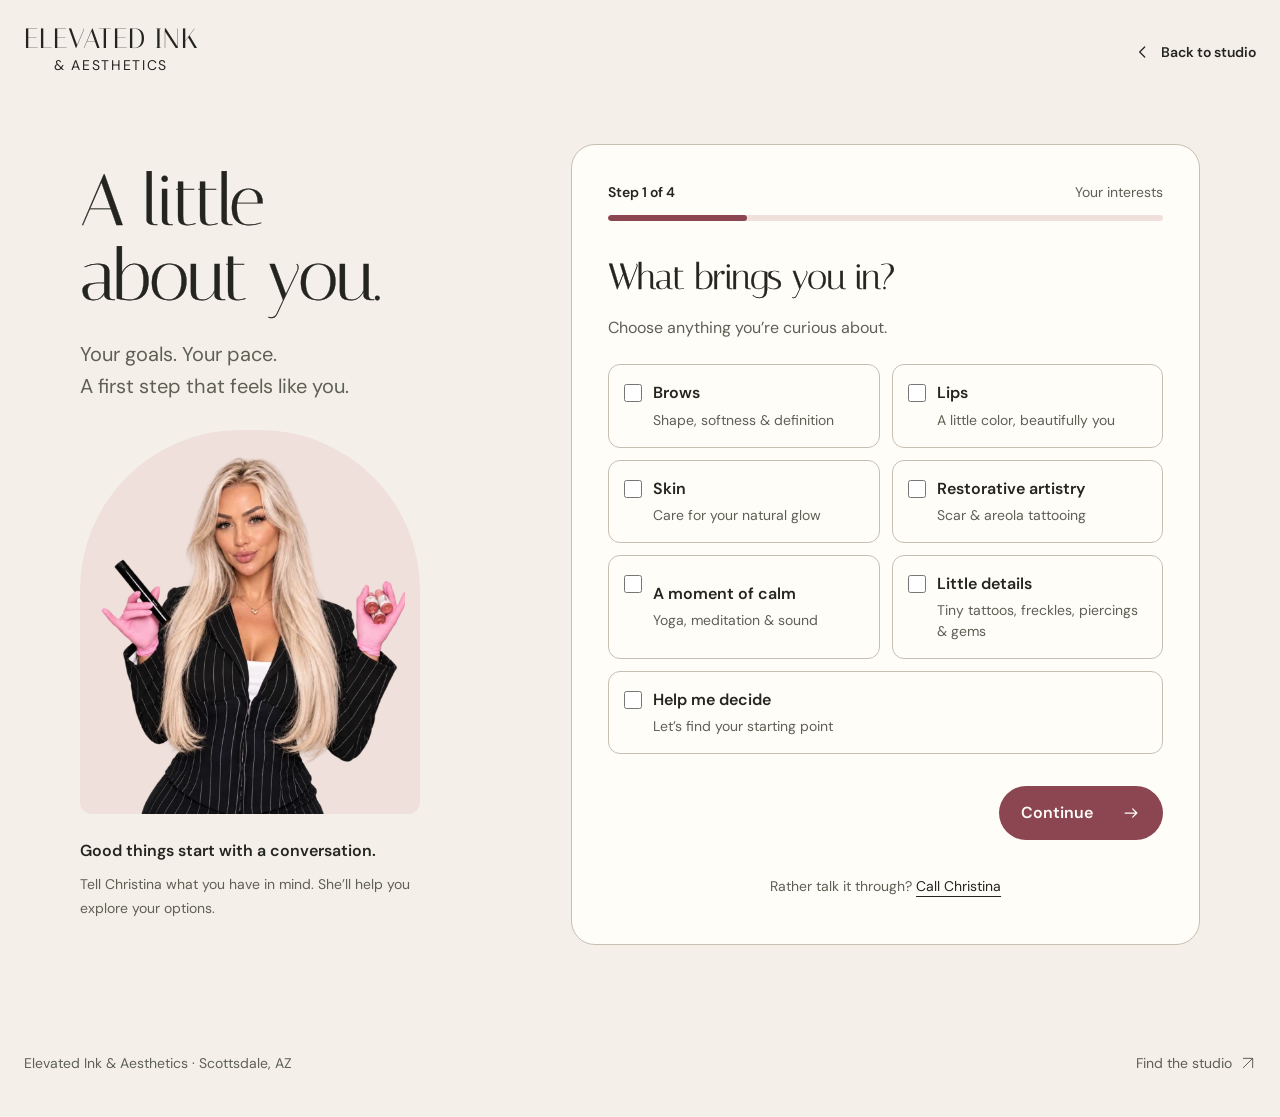
==== commit f6a999e6: "Strengthen display heading strokes for easier reading" ====
--- a/new-client.html
+++ b/new-client.html
@@ -27,7 +27,7 @@
   <link rel="preload" href="assets/fonts/italiana.woff" as="font" type="font/woff" crossorigin>
   <link rel="preload" href="assets/fonts/dm-sans-regular.woff" as="font" type="font/woff" crossorigin>
   <link rel="icon" href="assets/favicon.svg" type="image/svg+xml">
-  <link rel="stylesheet" href="styles.css?v=20261020-footer-cleanup">
+  <link rel="stylesheet" href="styles.css?v=20261020-heading-weight">
   <link rel="stylesheet" href="intake.css?v=1">
   <script src="new-client.js?v=2" defer></script>
 </head>
--- a/styles.css
+++ b/styles.css
@@ -1,6 +1,9 @@
 @font-face{font-family:"DM Sans";font-style:normal;font-weight:400;font-display:swap;src:url("assets/fonts/dm-sans-regular.woff") format("woff")}
 @font-face{font-family:"DM Sans";font-style:normal;font-weight:600;font-display:swap;src:url("assets/fonts/dm-sans-semibold.woff") format("woff")}
 @font-face{font-family:Italiana;font-style:normal;font-weight:400;font-display:swap;src:url("assets/fonts/italiana.woff") format("woff")}
+/* Italiana has one native weight. Reinforce its fine strokes without changing
+   the approved letterforms, spacing or line breaks, including intake titles. */
+h1,h2,h3,h4,h5,h6,.intake-panel legend{-webkit-text-stroke:.35px currentColor}
 /* A compact service grid, with an enhanced category selector. */
 .treatment-menu{margin-top:32px}
 .treatment-filters{display:grid;grid-template-columns:repeat(6,minmax(0,1fr));gap:8px;padding:8px;background:var(--field);border-radius:12px}
@@ -68,7 +71,7 @@
 @media(max-width:359px){.map-heading{gap:8px;padding-inline:12px}.map-heading>a{font-size:var(--small)}.map-heading strong{max-width:13ch}}
 
 /* Slower edge reveal, with breathing room between the social marks. */
-.peek-signals{right:12px;gap:12px}.peek-signals .channel-icon{width:22px;height:22px}.contact-dock .messaging-tray{padding:4px 12px 4px 60px;gap:8px;justify-content:space-between}.contact-dock .peel-face{overflow:hidden}.cta-shine{position:absolute;top:-30%;bottom:-30%;left:-45%;width:35%;background:linear-gradient(90deg,transparent,#ffffff3d,transparent);transform:translateX(-150%) skewX(-22deg);opacity:0;pointer-events:none}.credentials{padding-block:48px}.credentials h2{font-size:clamp(2rem,3vw,3rem)}.credentials-note{font-size:var(--small);color:var(--muted);margin-top:16px;max-width:60ch}.credential-badges{list-style:none;margin:32px 0 0;padding:0;display:grid;grid-template-columns:repeat(2,minmax(0,1fr));gap:32px 40px}.credential-badges li{display:flex;align-items:flex-start;gap:16px;min-width:0}.credential-icon{box-sizing:content-box;display:block;flex-shrink:0;width:26px;height:26px;padding:14px;border:1px solid #c6beaf;border-radius:50%;color:var(--brass);fill:none;stroke:currentColor;stroke-width:1.4;stroke-linecap:round;stroke-linejoin:round}.credential-badges strong{display:block;font-size:var(--body);font-weight:600;line-height:1.5;padding-top:5px}.credential-badges span{display:block;font-size:var(--small);line-height:1.6;color:var(--muted);margin-top:4px;overflow-wrap:anywhere}.studio-details{grid-template-columns:repeat(3,minmax(0,1fr))}
+.peek-signals{right:12px;gap:12px}.peek-signals .channel-icon{width:22px;height:22px}.contact-dock .messaging-tray{padding:4px 12px 4px 60px;gap:8px;justify-content:space-between}.contact-dock .peel-face{overflow:hidden}.cta-shine{position:absolute;top:-30%;bottom:-30%;left:-45%;width:35%;background:linear-gradient(90deg,transparent,#ffffff3d,transparent);transform:translateX(-150%) skewX(-22deg);opacity:0;pointer-events:none}.credentials{padding-block:48px}.credentials h2{font-size:clamp(2rem,3vw,3rem)}.credentials-note{font-size:var(--small);color:var(--muted);margin-top:16px;max-width:60ch}.credential-badges{list-style:none;margin:32px 0 0;padding:0;display:grid;grid-template-columns:repeat(3,minmax(0,1fr));gap:32px 40px}.credential-badges li{display:flex;align-items:flex-start;gap:16px;min-width:0}.credential-icon{box-sizing:content-box;display:block;flex-shrink:0;width:26px;height:26px;padding:14px;border:1px solid #c6beaf;border-radius:50%;color:var(--brass);fill:none;stroke:currentColor;stroke-width:1.4;stroke-linecap:round;stroke-linejoin:round}.credential-badges strong{display:block;font-size:var(--body);font-weight:600;line-height:1.5;padding-top:5px}.credential-badges span{display:block;font-size:var(--small);line-height:1.6;color:var(--muted);margin-top:4px;overflow-wrap:anywhere}.studio-details{grid-template-columns:repeat(3,minmax(0,1fr))}
 @media(max-width:700px){.credentials{padding-block:36px}.credential-badges{grid-template-columns:1fr 1fr;gap:28px 20px;margin-top:28px}.credential-badges li{flex-direction:column;gap:10px}.credential-icon{padding:11px;width:24px;height:24px}.credential-badges strong{padding-top:0}.studio-details{grid-template-columns:1fr}.contact-dock>.dock-call{padding-inline:12px;gap:8px}}
 @media(max-width:359px){.peek-signals .channel-icon:first-child{display:none}.credential-badges{gap:24px 16px}}
 
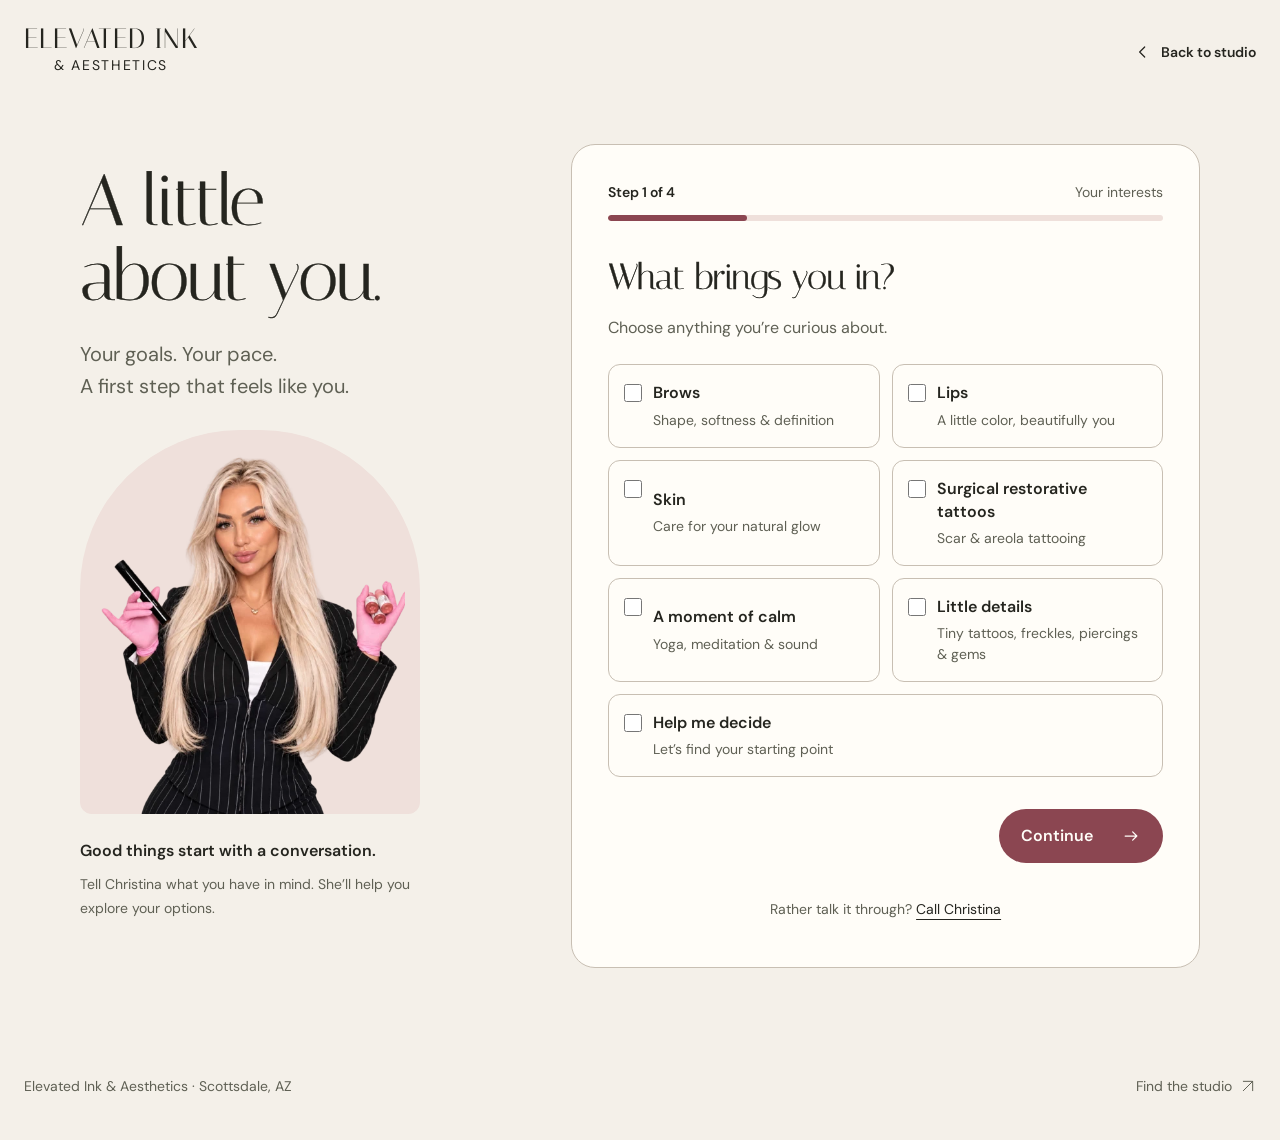
==== commit 22b783a5: "Expand yoga offerings and update studio credentials" ====
--- a/new-client.html
+++ b/new-client.html
@@ -27,7 +27,7 @@
   <link rel="preload" href="assets/fonts/italiana.woff" as="font" type="font/woff" crossorigin>
   <link rel="preload" href="assets/fonts/dm-sans-regular.woff" as="font" type="font/woff" crossorigin>
   <link rel="icon" href="assets/favicon.svg" type="image/svg+xml">
-  <link rel="stylesheet" href="styles.css?v=20261020-heading-weight">
+  <link rel="stylesheet" href="styles.css?v=20261021-stable-cta">
   <link rel="stylesheet" href="intake.css?v=1">
   <script src="new-client.js?v=2" defer></script>
 </head>
@@ -52,7 +52,7 @@
           <label class="intake-choice"><input type="checkbox" name="interest" value="Brows"><span><strong>Brows</strong><small>Shape, softness & definition</small></span></label>
           <label class="intake-choice"><input type="checkbox" name="interest" value="Lips"><span><strong>Lips</strong><small>A little color, beautifully you</small></span></label>
           <label class="intake-choice"><input type="checkbox" name="interest" value="Skin care"><span><strong>Skin</strong><small>Care for your natural glow</small></span></label>
-          <label class="intake-choice"><input type="checkbox" name="interest" value="Restorative tattooing"><span><strong>Restorative artistry</strong><small>Scar & areola tattooing</small></span></label>
+          <label class="intake-choice"><input type="checkbox" name="interest" value="Surgical restorative tattoos"><span><strong>Surgical restorative tattoos</strong><small>Scar & areola tattooing</small></span></label>
           <label class="intake-choice"><input type="checkbox" name="interest" value="Yoga, meditation or sound healing"><span><strong>A moment of calm</strong><small>Yoga, meditation & sound</small></span></label>
           <label class="intake-choice"><input type="checkbox" name="interest" value="Tiny tattoos, freckles, piercings or tooth gems"><span><strong>Little details</strong><small>Tiny tattoos, freckles, piercings & gems</small></span></label>
           <label class="intake-choice"><input type="checkbox" name="interest" value="Still exploring"><span><strong>Help me decide</strong><small>Let’s find your starting point</small></span></label>
--- a/styles.css
+++ b/styles.css
@@ -4,6 +4,11 @@
 /* Italiana has one native weight. Reinforce its fine strokes without changing
    the approved letterforms, spacing or line breaks, including intake titles. */
 h1,h2,h3,h4,h5,h6,.intake-panel legend{-webkit-text-stroke:.35px currentColor}
+.credential-verify{display:inline-flex;align-items:center;gap:6px;min-height:44px;margin-top:4px;color:var(--brass);font-size:var(--small);line-height:1.4;text-decoration:underline;text-underline-offset:4px}
+.credential-verify .icon{width:14px;height:14px}
+.credential-verify:hover{text-decoration-thickness:2px}
+.credential-badges li>div{display:flex;flex:1;flex-direction:column;min-width:0;align-self:stretch}
+.credential-badges .credential-verify{align-self:flex-start;margin-top:auto;padding-block:10px}
 /* A compact service grid, with an enhanced category selector. */
 .treatment-menu{margin-top:32px}
 .treatment-filters{display:grid;grid-template-columns:repeat(6,minmax(0,1fr));gap:8px;padding:8px;background:var(--field);border-radius:12px}
@@ -48,10 +53,10 @@
 @media(max-width:359px){.frame{width:calc(100% - 40px)}.work,.contact{padding-inline:20px}.contact-dock{left:16px;right:16px}.wordmark{font-size:22px}.header-contact{font-size:var(--small)}.hero-actions{gap:12px}.hero-actions .button{gap:12px;padding-inline:16px}.hero-actions .text-link{font-size:var(--small)}.review-pill{gap:6px;padding-inline:10px}.stars{width:56px}.portrait img{max-height:330px}.contact-dock>a{gap:8px}.footer nav{gap:12px}}
 @media(prefers-reduced-motion:reduce){html{scroll-behavior:auto}.button,.plus,.contact-dock{transition:none}}
 /* Treatment labels arrive once when the portrait enters the viewport. */
-.portrait{position:relative}.portrait-bubbles{position:absolute;inset:0;pointer-events:none}.treatment-bubble{position:absolute;display:block;padding:12px 18px;background:#fffdf8;border-radius:32px;color:var(--ink);font-size:var(--small);line-height:1.4;white-space:nowrap}.bubble-brows{left:-12px;top:40%}.bubble-restore{right:-8px;top:66%}.bubble-skin{left:4%;bottom:8%}
+.portrait{position:relative}.portrait-bubbles{position:absolute;inset:0;pointer-events:none}.treatment-bubble{position:absolute;display:block;padding:12px 18px;background:#fffdf8;border-radius:32px;color:var(--ink);font-size:var(--small);line-height:1.4;white-space:nowrap}.bubble-brows{left:-12px;top:40%}.bubble-restore{right:-8px;top:66%}.bubble-skin{left:4%;bottom:16%}.bubble-wellness{right:0;bottom:3%}
 .messaging-peel{position:relative;isolation:isolate;width:280px;max-width:100%;height:58px;overflow:hidden;background:var(--field);perspective:none}.messaging-tray{position:absolute;inset:0;display:flex;align-items:center;justify-content:space-evenly;padding:4px 6px 4px 62px;gap:4px}.channel-link{display:flex;align-items:center;justify-content:center;min-width:44px;min-height:48px;border-radius:8px}.channel-link:hover{background:#ded6c9}.channel-icon{display:block;width:32px;height:32px;flex-shrink:0}.peel-face{position:absolute;inset:0;width:100%;height:100%;padding-right:58px;transform-origin:left center;transition:transform 300ms var(--ease),box-shadow 300ms var(--ease);z-index:2}.peel-face span{white-space:nowrap;transition:opacity 180ms ease}.peel-toggle{position:absolute;right:0;top:0;width:50px;min-height:58px;z-index:3;border:0;background:transparent;color:var(--paper);cursor:pointer;display:flex;align-items:center;justify-content:center}.peel-toggle:focus-visible{outline:3px solid var(--brass);outline-offset:-5px}.messaging-peel.is-open .peel-face{transform:translateX(-78%);box-shadow:6px 0 12px #25251f25;pointer-events:none}.messaging-peel.is-open .peel-face span{opacity:0}.messaging-peel.is-open .peel-toggle{left:0;right:auto;color:var(--ink);background:var(--paper)}.messaging-peel.is-open .peel-toggle .icon{transform:rotate(180deg)}.channel-link[hidden],.footer-socials a[hidden]{display:none}.hero-actions>.messaging-peel{flex-shrink:0}.contact-layout{grid-template-columns:1fr 1fr;align-items:center;gap:56px}.studio-portrait picture,.studio-portrait img{display:block;width:100%;height:auto}.studio-portrait figcaption{color:var(--muted);font-size:var(--small);padding-top:12px}.artist-contact-copy .contact-actions{margin-top:28px}.artist-contact-copy h2+p,.artist-contact-copy>div>p{max-width:36ch}.footer-socials{display:flex;gap:20px;align-items:center;flex-wrap:wrap;width:100%}.footer-socials a{display:inline-flex;align-items:center;gap:10px;min-height:48px;font-size:var(--small)}.location{display:grid;grid-template-columns:.8fr 1.2fr;align-items:center;gap:56px;padding-block:64px}.location address{font:normal var(--body)/1.7 var(--font);margin-top:24px;color:var(--muted)}.location .text-link{margin-top:16px}.map-box{height:330px;background:var(--field);overflow:hidden}.map-box iframe{display:block;width:100%;height:100%;border:0}.footer{padding-top:24px}
 @media(max-width:1000px){.bubble-brows{left:0;top:42%}.bubble-restore{right:0;top:72%}.treatment-bubble{padding:10px 14px}.contact-layout{gap:32px}.location{gap:32px;grid-template-columns:1fr 1fr}}
-@media(max-width:700px){.bubble-brows{left:0;top:32%}.bubble-restore{right:0;top:61%}.bubble-skin{left:0;bottom:16%}.treatment-bubble{font-size:var(--small);padding:10px 14px}.hero-actions{align-items:center}.hero-actions>.messaging-peel{width:100%}.hero-actions>.text-link{min-height:44px}.contact-layout{grid-template-columns:1fr;gap:32px}.studio-portrait{order:0}.artist-contact-copy{order:1}.studio-portrait img{object-fit:contain}.location{grid-template-columns:1fr;padding-block:48px;gap:28px}.map-box{height:300px}.footer-socials{gap:16px}.footer-socials a{gap:8px}.footer-socials .channel-icon{width:28px;height:28px}}
+@media(max-width:700px){.bubble-brows{left:0;top:32%}.bubble-restore{right:0;top:55%}.bubble-skin{left:0;bottom:16%}.treatment-bubble{font-size:var(--small);padding:10px 14px}.hero-actions{align-items:center}.hero-actions>.messaging-peel{width:100%}.hero-actions>.text-link{min-height:44px}.contact-layout{grid-template-columns:1fr;gap:32px}.studio-portrait{order:0}.artist-contact-copy{order:1}.studio-portrait img{object-fit:contain}.location{grid-template-columns:1fr;padding-block:48px;gap:28px}.map-box{height:300px}.footer-socials{gap:16px}.footer-socials a{gap:8px}.footer-socials .channel-icon{width:28px;height:28px}}
 @media(prefers-reduced-motion:reduce){.peel-face,.peel-face span{transition:none}.messaging-peel.is-open .peel-face{transform:translateX(-78%);box-shadow:none}}
 
 .contact-dock>.dock-call{flex:0 0 auto;padding:12px 18px}.contact-dock>.messaging-peel{flex:1 1 248px;width:248px;min-width:0;height:56px;border-radius:28px}.contact-dock .peel-face{border-radius:28px;font-size:var(--body);padding:12px 50px 12px 20px}.contact-dock .peel-toggle{min-height:56px}.contact-dock .messaging-tray{padding-left:50px}.contact-dock .channel-link{min-width:44px;min-height:48px;padding:0}.contact-dock .channel-icon{width:30px;height:30px}.peel-toggle{display:none}.messaging-peel.is-ready .peel-toggle{display:flex}
@@ -89,3 +94,24 @@
 @media(min-width:701px){.contact-dock>.messaging-peel.is-open{width:288px;flex-basis:288px;min-width:288px}}
 
 .messaging-peel.is-open .peel-face{transform:translateX(-100%);box-shadow:none}.contact-dock .peel-face,.contact-dock .peel-toggle,.contact-dock .channel-link{-webkit-tap-highlight-color:transparent}.contact-dock .channel-link:focus-visible{outline:2px solid var(--brass);outline-offset:-2px}
+
+/* Consistent icon gutters and top alignment for the studio information. */
+.studio-details{align-items:start}
+.studio-details>.studio-detail{display:flex;flex-direction:column;justify-content:flex-start;gap:6px;min-width:0;min-height:60px}
+.footer-detail-heading{display:flex;align-items:center;gap:10px}
+.studio-detail-icon{display:block;flex-shrink:0;width:18px;height:18px;fill:none;stroke:var(--brass);stroke-width:1.7;stroke-linecap:round;stroke-linejoin:round}
+.studio-details .footer-detail-copy{margin-left:28px}
+
+/* A stable compositing layer for the fixed CTA on mobile Safari. */
+.contact-dock{isolation:isolate;transform:translateZ(0);transition:opacity .18s ease}
+.contact-dock[data-keyboard-hidden]{opacity:0;visibility:hidden;pointer-events:none}
+@media(prefers-reduced-motion:reduce){.contact-dock{transition:none}}
+
+/* A quiet maker's signature, beneath the studio details. */
+.footer-signoff{display:flex;align-items:center;justify-content:space-between;gap:20px;width:100%;padding-top:20px;border-top:1px solid #c6beaf}
+.footer-signoff>p{width:auto;margin:0}
+.maker-credit{display:flex;flex-direction:column;align-items:flex-end;justify-content:center;gap:2px;min-height:48px;font-size:14px;line-height:1.5;color:var(--muted)}
+.maker-credit>span:last-child{display:flex;align-items:center;gap:5px}.maker-credit strong{font-weight:600;color:var(--ink)}.maker-credit .icon{width:14px;height:14px;color:var(--brass)}.maker-credit:hover strong{text-decoration:underline;text-underline-offset:4px}
+@media(max-width:700px){.footer-signoff{align-items:flex-start;flex-direction:column;gap:12px}.maker-credit{align-items:flex-start}}
+
+.yoga-flows-title{margin:0 0 16px;font-size:18px;font-weight:500}.treatment-description{font-size:.9em;color:var(--muted);line-height:1.4}
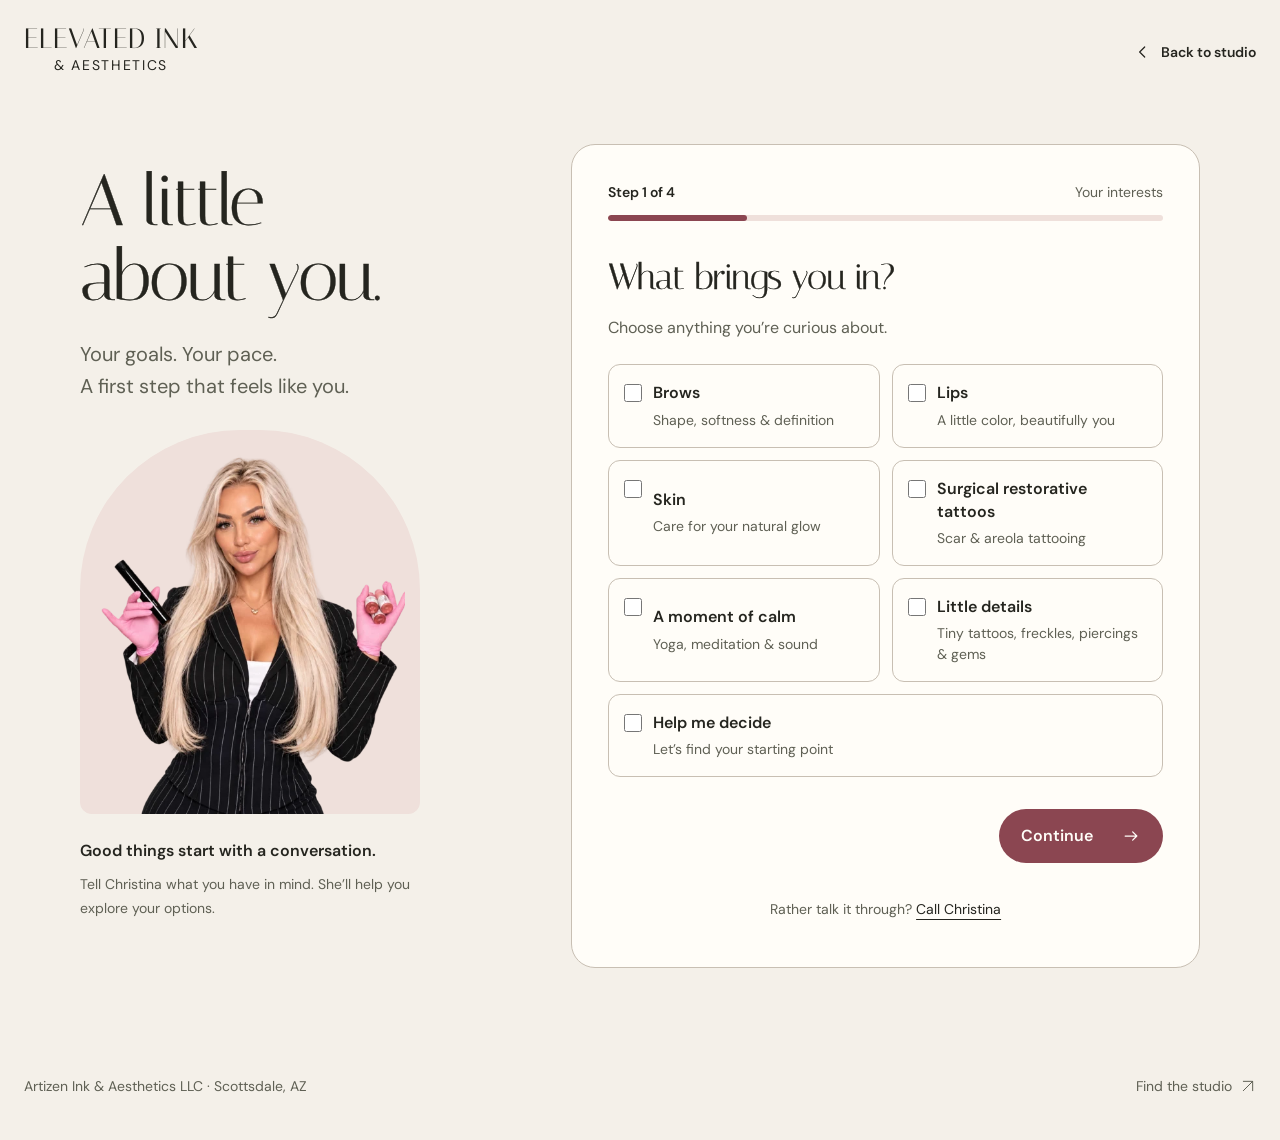
==== commit 24e2a300: "Use Artizen Ink and Aesthetics LLC in footers" ====
--- a/new-client.html
+++ b/new-client.html
@@ -99,6 +99,6 @@
     <p class="intake-help">Rather talk it through? <a href="tel:+16027063400">Call Christina</a></p>
   </section>
 </main>
-<footer class="intake-page-footer frame"><span>Elevated Ink & Aesthetics · Scottsdale, AZ</span><a href="./#location">Find the studio <svg class="icon" viewBox="0 0 24 24" aria-hidden="true"><path d="m5 19 14-14M5 5h14v14"/></svg></a></footer>
+<footer class="intake-page-footer frame"><span>Artizen Ink &amp; Aesthetics LLC · Scottsdale, AZ</span><a href="./#location">Find the studio <svg class="icon" viewBox="0 0 24 24" aria-hidden="true"><path d="m5 19 14-14M5 5h14v14"/></svg></a></footer>
 </body>
 </html>
